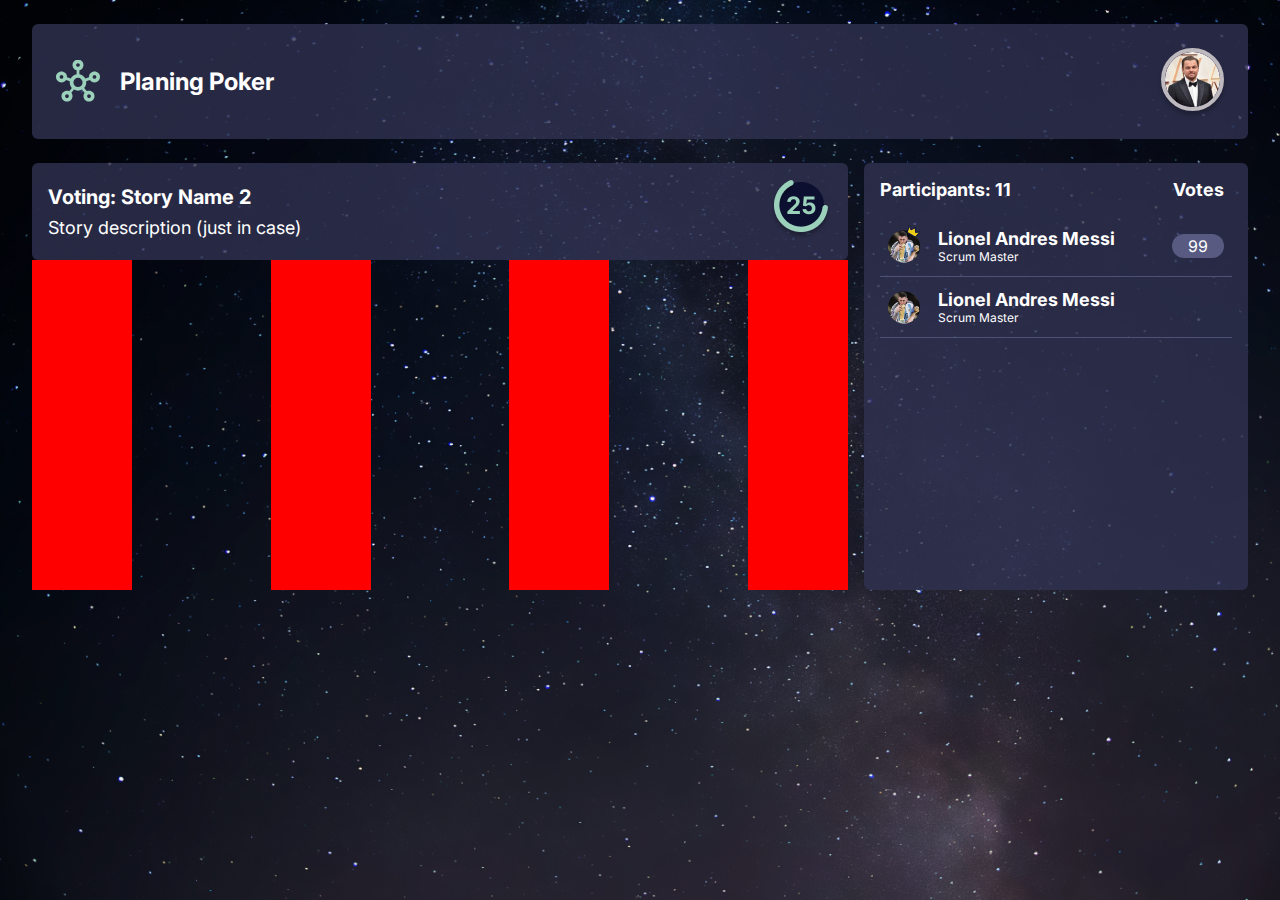
==== index.html @ ede3619c "added cards" ====
<!DOCTYPE html>
<html lang="en">
<head>
    <meta charset="UTF-8">
    <meta http-equiv="X-UA-Compatible" content="IE=edge">
    <meta name="viewport" content="width=device-width, initial-scale=1.0">
    <link href="https://fonts.googleapis.com/icon?family=Material+Icons"
    rel="stylesheet">
    <link rel="stylesheet" href="main.css">
    <title>Poker Planner</title>
</head>
<body>
    <header>
        <div class="logo_container">
            <img src="resources/planner-ico.svg" alt="Poker Planner Logo" srcset="">
            <h1> Planing Poker</h1>
        </div>
        <div>
            <img src="resources/profile picture.png" alt="User's Profile Picture" class="profile_menu">
        </div>
    </header>

    <main>
        <div class="stories_container">
            <div class="current-stories">

                <div class="current-stories_heading">
                    <div class="current-stories_headers">
                        <h2>Voting: Story Name 2</h2>
                        <h4>Story description (just in case)</h4>
                    </div>
    


                    <div id="timer"><img src="resources/round-timer.png" alt=""></div>
                    
                </div>


               
            </div>

            <div class="cards-container">
                <div class="cards"></div>
                <div class="cards"></div>
                <div class="cards"></div>
                <div class="cards"></div>
            </div>



            <div class="approved-stories"></div>
        </div>


        <div class="participants_container">
            <div class="participants-headings">
                <h4>Participants: 11</h4>
                <h4>Votes</h4>
            </div>
            
            <ul>
                
                <li class="participant-item">
                    <div class="profile-pic_container">
                        <img src="resources/owner-picture.png" alt="Owner's Profile Picture">
                        <img src="resources/owner-icon.svg" alt="Owner Icon" class="owner-icon">
                    </div>
                    
                    <div class="participant-name-votes">
                        <div class="participant-name-role">
                            <h6 class="participant-name">Lionel Andres Messi</h6>
                            <p class="participant-role">Scrum Master</p>
                        </div>
                        <div class="participant-votes">
                            99
                        </div>
                    </div>
                </li>

                <li class="participant-item">
                    <div class="profile-pic_container">
                        <img src="resources/owner-picture.png" alt="Owner's Profile Picture">
                    </div>
                    <div class="participant-name-role">
                    <h6 class="participant-name">Lionel Andres Messi</h6>
                        <p class="participant-role">Scrum Master</p>
                    </div>
                </li>


            </ul>
        </div>
    </main>
    
</body>
</html>
---- main.css ----
@import url('https://fonts.googleapis.com/css2?family=Inter:wght@100;200;300;400;500;600;700;800;900&display=swap');


html {
    background: url(resources/background-img.png) no-repeat center center fixed; 
  -webkit-background-size: cover;
  -moz-background-size: cover;
  -o-background-size: cover;
  background-size: cover;
}

body {
    color: #fff;
    font-family: 'Inter', sans-serif;
}

/*CSS FOR HEADING*/


header {
    background: rgba(49, 50, 81, 0.8);
    display: flex;
    border-radius: 6px;
    padding: 1.5rem;
    margin: 1.5rem;
    justify-content: space-between;
    align-items: center;
}

h1 {
    font-weight: 700;
    font-size: 1.5rem;
}

.logo_container {
    display: flex;
    gap: 1.25rem;
}

.profile_menu {
    border: solid .25rem rgba(254, 247, 243, 0.7);
    box-shadow: 0px 4px 4px 0px #00000040;
    border-radius: 50%;
}

/*SECTION FOR MAIN PANEL*/

main {
    display: flex;
    gap: 1rem;
    padding: 0 1.5rem 1.5rem 1.5rem;
    justify-content: space-between;
}

.stories_container {
   width: 100%;
}

/*SECTION FOR APPROVED STORIES*/

.current-stories_heading {
    display: flex;
    justify-content: space-between;
}

.current-stories {
    background: rgba(49, 50, 81, 0.8);
    padding: 1rem;
    border-radius: 6px;
}

.current-stories_headers {
    display: flex;
    flex-direction: column;
    gap: .5rem;
    display: flex;
    justify-content: center;
}

.current-stories h2 {
    font-weight: 700;
    font-size: 20px;
    margin: 0;
}

.current-stories h4 {
    font-weight: 400;
    font-size: 18px;
    margin: 0;
}


/*SECTION FOR PARTICIPANTS*/

.participants_container {
    background: rgba(49, 50, 81, 0.8);
    padding: 1rem;
    border-radius: 6px;
    min-width: 22rem;
}

.participant-name-votes {
    width: 100%;
    display: flex;
    justify-content: space-between;
    align-items: center;
}

.participant-votes {
    background-color: #585A81;
    padding: 2px 1rem;
    border-radius: 1rem;
}

.participants-headings {
    display: flex;
    justify-content: space-between;
}

.participants-headings h4 {
    font-size: 1.125rem;
    font-weight: 700;
    margin: 0 .5rem 0 0;
}

ul {
    padding: 0;
}

li {
    list-style: none;
    display: flex;
    border-bottom: 0.5px solid rgba(88, 90, 129, 0.8);
    padding: .75rem .5rem;
}

li p {
    margin: 0;
    font-size: .75rem;
}

li h6 {
    margin: 0;
    font-size: 1.125rem;
}

.participant-item {
    display: flex;
    gap: 1.125rem;
    align-items: center;
}

.profile-pic_container {
    position: relative;
    display: flex;
    align-items: center;
}

.profile-pic_container .owner-icon {
    position: absolute;
    right: -1px;
    top: -5px;
}


.cards {
    height: 330px;
    width: 100px;
    background-color: red;
    
}

.cards-container {
    display: flex;
    justify-content: space-between;
}
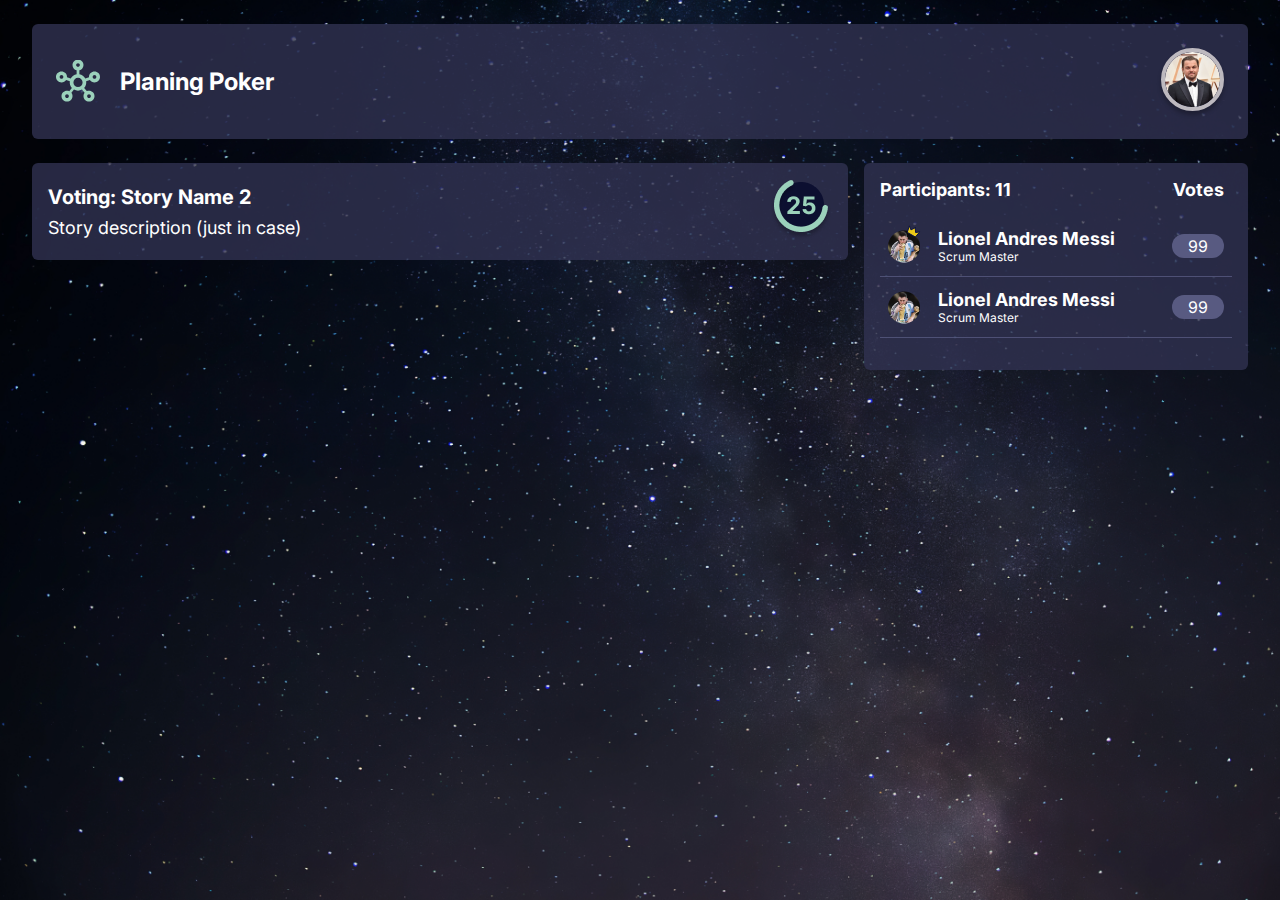
==== commit 5f60a243: "merge" ====
--- a/index.html
+++ b/index.html
@@ -23,29 +23,17 @@
     <main>
         <div class="stories_container">
             <div class="current-stories">
-
                 <div class="current-stories_heading">
                     <div class="current-stories_headers">
                         <h2>Voting: Story Name 2</h2>
                         <h4>Story description (just in case)</h4>
                     </div>
-    
-
-
+                    
                     <div id="timer"><img src="resources/round-timer.png" alt=""></div>
                     
                 </div>
-
-
-               
             </div>
 
-            <div class="cards-container">
-                <div class="cards"></div>
-                <div class="cards"></div>
-                <div class="cards"></div>
-                <div class="cards"></div>
-            </div>
 
 
 
@@ -80,11 +68,17 @@
 
                 <li class="participant-item">
                     <div class="profile-pic_container">
-                        <img src="resources/owner-picture.png" alt="Owner's Profile Picture">
+                        <img src="resources/owner-picture.png" alt="Participant's Profile Picture">
                     </div>
-                    <div class="participant-name-role">
-                    <h6 class="participant-name">Lionel Andres Messi</h6>
-                        <p class="participant-role">Scrum Master</p>
+                    
+                    <div class="participant-name-votes">
+                        <div class="participant-name-role">
+                            <h6 class="participant-name">Lionel Andres Messi</h6>
+                            <p class="participant-role">Scrum Master</p>
+                        </div>
+                        <div class="participant-votes">
+                            99
+                        </div>
                     </div>
                 </li>
 
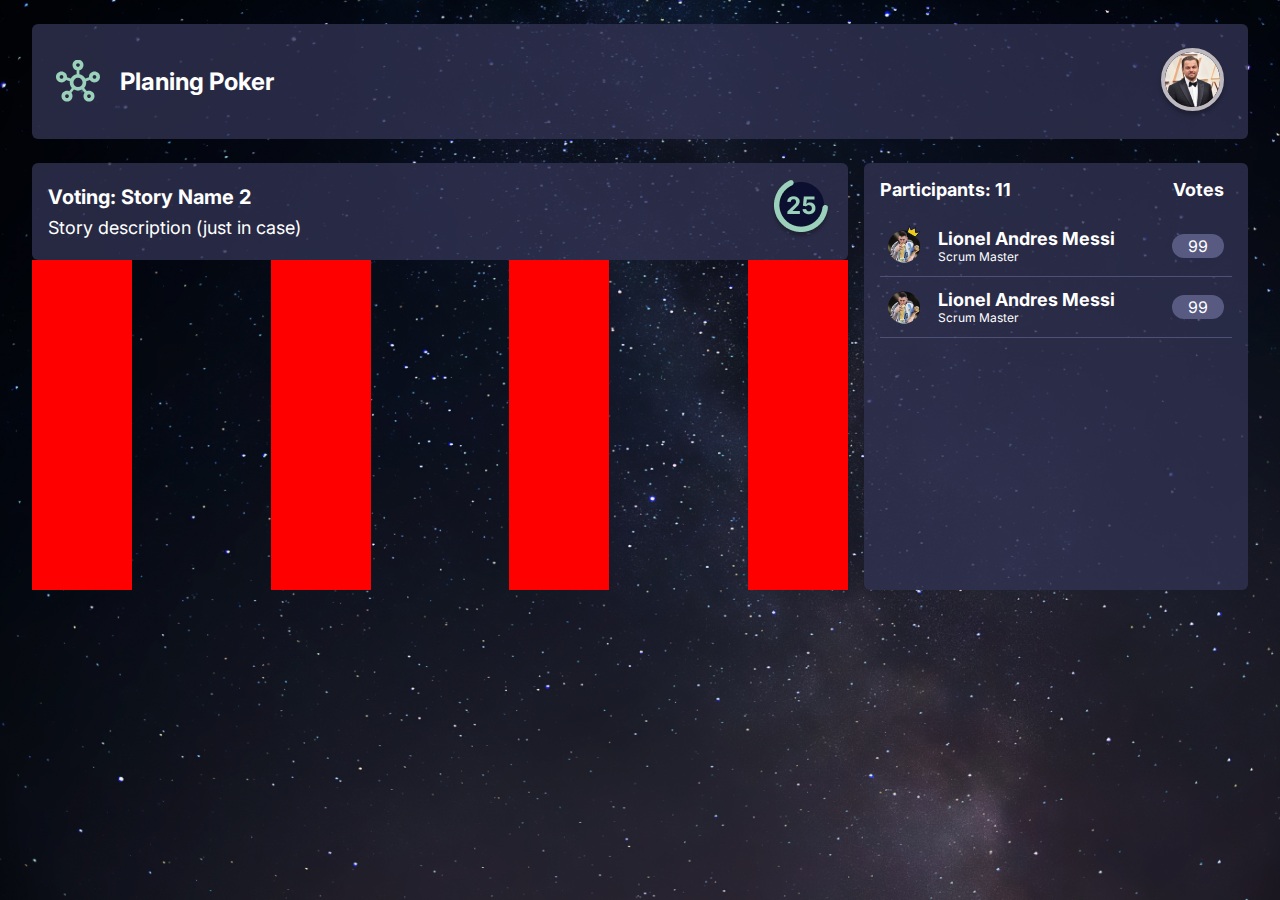
==== commit 6e749a0f: "Merge remote-tracking branch 'refs/remotes/origin/main'" ====
--- a/index.html
+++ b/index.html
@@ -23,17 +23,29 @@
     <main>
         <div class="stories_container">
             <div class="current-stories">
+
                 <div class="current-stories_heading">
                     <div class="current-stories_headers">
                         <h2>Voting: Story Name 2</h2>
                         <h4>Story description (just in case)</h4>
                     </div>
-                    
+    
+
+
                     <div id="timer"><img src="resources/round-timer.png" alt=""></div>
                     
                 </div>
+
+
+               
             </div>
 
+            <div class="cards-container">
+                <div class="cards"></div>
+                <div class="cards"></div>
+                <div class="cards"></div>
+                <div class="cards"></div>
+            </div>
 
 
 
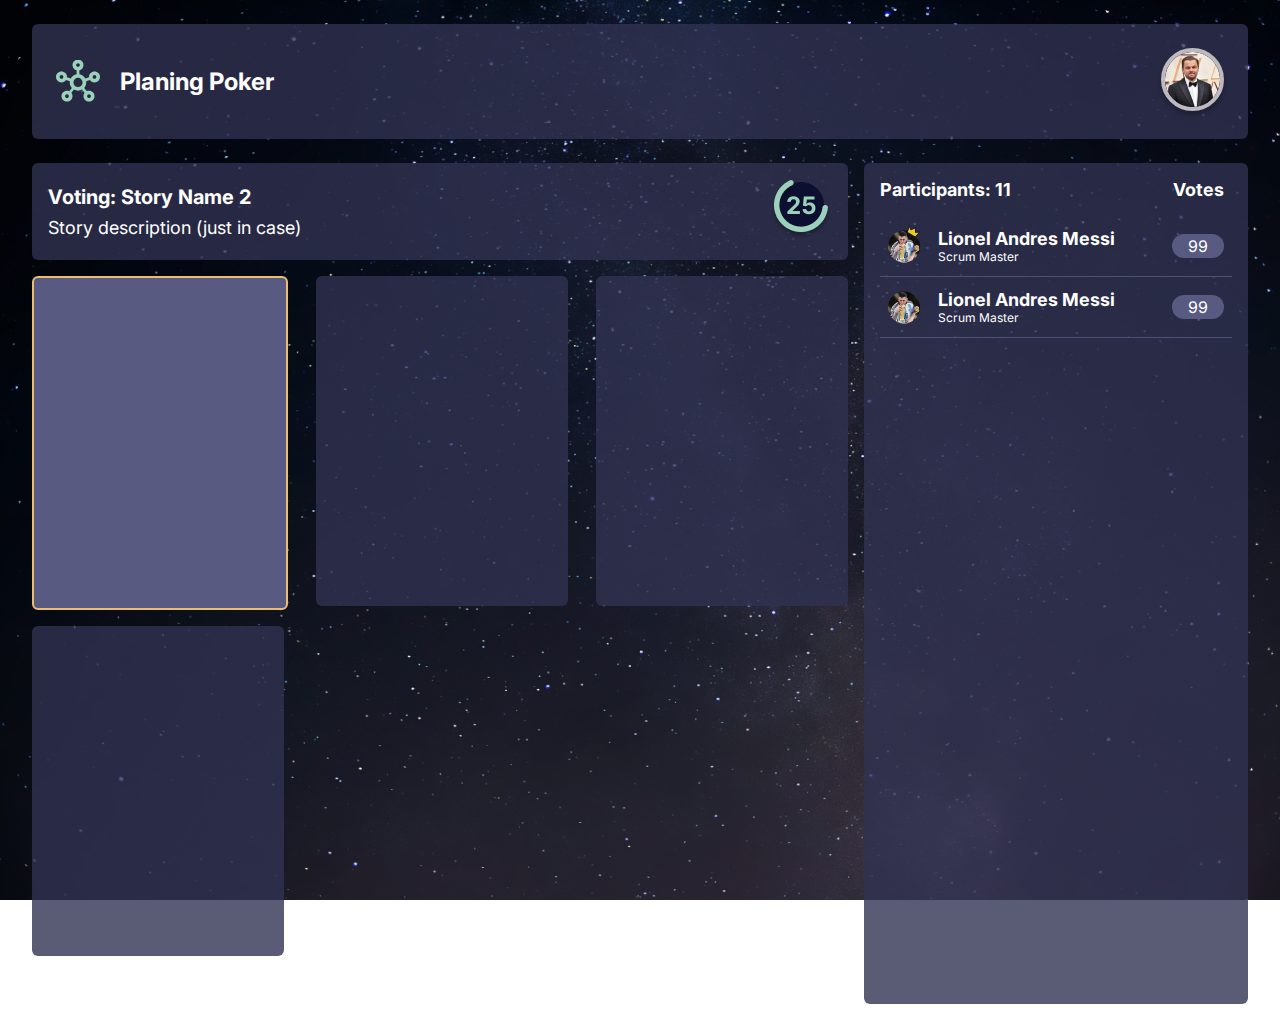
==== commit ad30c7a8: "fixed no wrapping cards content" ====
--- a/index.html
+++ b/index.html
@@ -41,7 +41,7 @@
             </div>
 
             <div class="cards-container">
-                <div class="cards"></div>
+                <div class="cards active-card"></div>
                 <div class="cards"></div>
                 <div class="cards"></div>
                 <div class="cards"></div>
--- a/main.css
+++ b/main.css
@@ -2,11 +2,14 @@
 
 
 html {
-    background: url(resources/background-img.png) no-repeat center center fixed; 
+  background: url(resources/background-img.png) no-repeat center center fixed; 
   -webkit-background-size: cover;
   -moz-background-size: cover;
   -o-background-size: cover;
   background-size: cover;
+  box-sizing: border-box;
+  -moz-box-sizing: border-box;
+  -webkit-box-sizing: border-box;
 }
 
 body {
@@ -37,6 +40,7 @@
     gap: 1.25rem;
 }
 
+
 .profile_menu {
     border: solid .25rem rgba(254, 247, 243, 0.7);
     box-shadow: 0px 4px 4px 0px #00000040;
@@ -49,7 +53,6 @@
     display: flex;
     gap: 1rem;
     padding: 0 1.5rem 1.5rem 1.5rem;
-    justify-content: space-between;
 }
 
 .stories_container {
@@ -165,12 +168,21 @@
 
 .cards {
     height: 330px;
-    width: 100px;
+    min-width: 15.75rem;
     background-color: red;
-    
+    border-radius: 6px;
+    background: rgba(49, 50, 81, 0.8);
+}
+
+.active-card {
+    border: solid 2px #EABD71;
+    background-color: #585A81;
 }
 
 .cards-container {
+    margin: 1rem 0 3rem 0;
     display: flex;
     justify-content: space-between;
+    flex-wrap: wrap;
+    gap: 1rem;
 }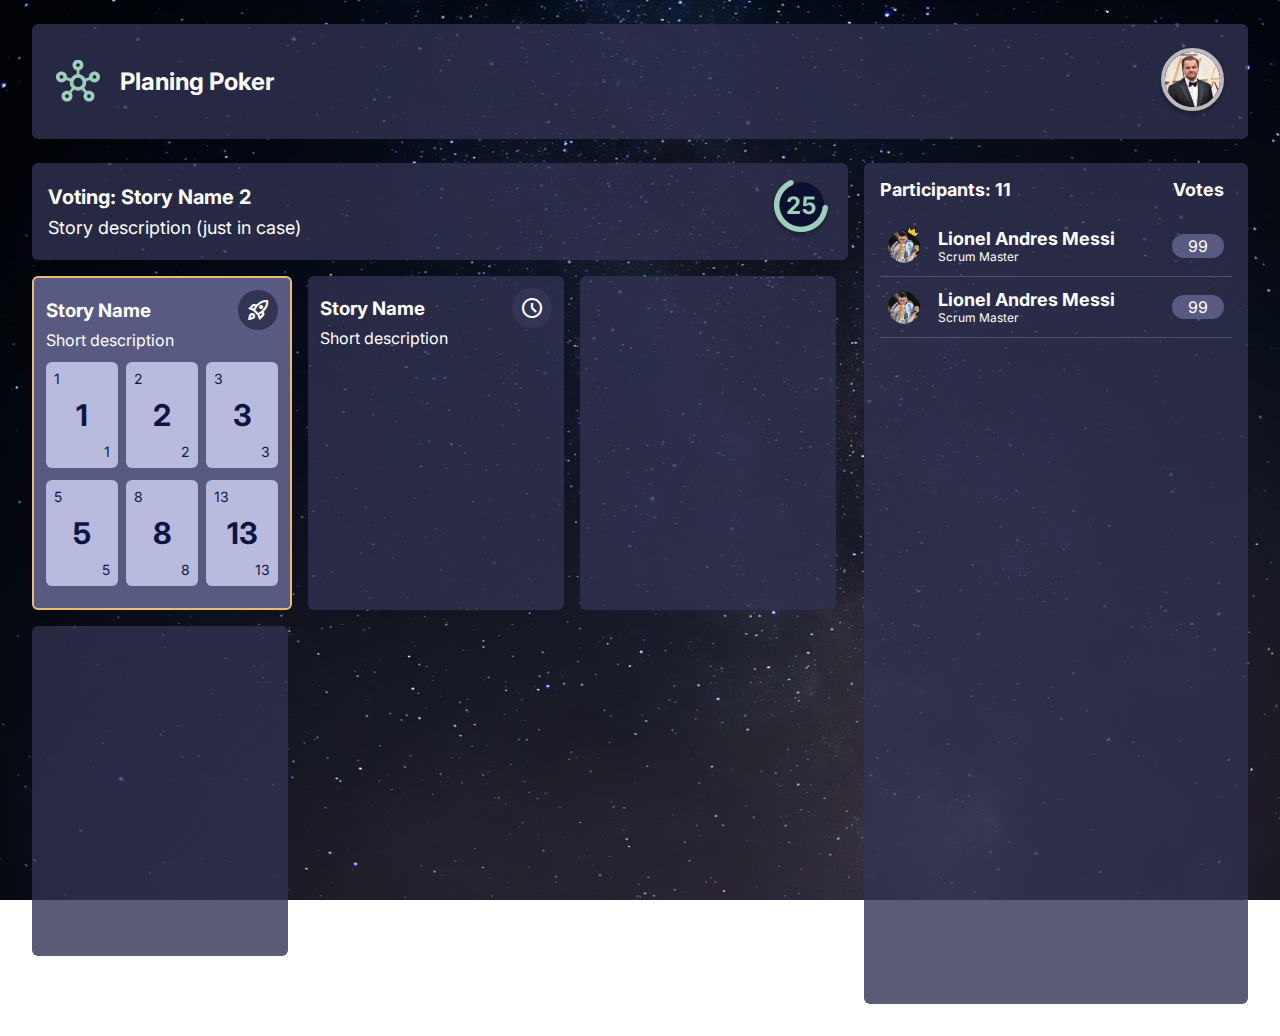
==== commit 73096a80: "added html and styling for card points" ====
--- a/index.html
+++ b/index.html
@@ -7,6 +7,7 @@
     <link href="https://fonts.googleapis.com/icon?family=Material+Icons"
     rel="stylesheet">
     <link rel="stylesheet" href="main.css">
+    <link rel="stylesheet" href="https://fonts.googleapis.com/css2?family=Material+Symbols+Outlined:opsz,wght,FILL,GRAD@20..48,100..700,0..1,-50..200" />
     <title>Poker Planner</title>
 </head>
 <body>
@@ -41,8 +42,79 @@
             </div>
 
             <div class="cards-container">
-                <div class="cards active-card"></div>
-                <div class="cards"></div>
+
+                    <div class="cards active-card">
+
+                    <div class="cards-heading"><h3>Story Name</h3> 
+                        <div id="current-card-icon">
+                            <i class="material-symbols-outlined">rocket_launch</i>
+                        </div>
+                    </div>
+
+                    <h4 class="card-description">Short description</h4>
+
+                        <div class="cards-points">
+                            <div class="story-points">
+                                <p class="points_upper-left">1</p>
+                                <h3 class="points_center">1</h3>
+                                <p class="points_bottom-right">1</p>
+                            </div>
+                        
+                        
+                    
+                            <div class="story-points">
+                                <p class="points_upper-left">2</p>
+                                <h3 class="points_center">2</h3>
+                                <p class="points_bottom-right">2</p>
+                            </div>
+                        
+
+                        
+                            <div class="story-points">
+                                <p class="points_upper-left">3</p>
+                                <h3 class="points_center">3</h3>
+                                <p class="points_bottom-right">3</p>
+                            </div>
+                        
+
+                        
+                            <div class="story-points">
+                                <p class="points_upper-left">5</p>
+                                <h3 class="points_center">5</h3>
+                                <p class="points_bottom-right">5</p>
+                            </div>
+                        
+
+                        
+                            <div class="story-points">
+                                <p class="points_upper-left">8</p>
+                                <h3 class="points_center">8</h3>
+                                <p class="points_bottom-right">8</p>
+                            </div>
+                        
+                        
+                            <div class="story-points">
+                                <p class="points_upper-left">13</p>
+                                <h3 class="points_center">13</h3>
+                                <p class="points_bottom-right">13</p>
+                            </div>
+                    
+                    </div>
+
+                
+                </div>
+                <div class="cards">
+
+                    <div class="cards-heading"><h3>Story Name</h3> 
+                        <div class="inactive-card-icon">
+                            <i class="material-symbols-outlined">schedule</i>
+                        </div>
+                    </div>
+                    <h4 class="card-description">Short description</h4>
+
+
+
+                </div>
                 <div class="cards"></div>
                 <div class="cards"></div>
             </div>
--- a/main.css
+++ b/main.css
@@ -57,6 +57,7 @@
 
 .stories_container {
    width: 100%;
+   overflow: hidden;
 }
 
 /*SECTION FOR APPROVED STORIES*/
@@ -167,9 +168,9 @@
 
 
 .cards {
-    height: 330px;
-    min-width: 15.75rem;
-    background-color: red;
+    min-height: 20.625rem;
+    max-width: 16rem;
+    min-width: 16rem;
     border-radius: 6px;
     background: rgba(49, 50, 81, 0.8);
 }
@@ -182,7 +183,91 @@
 .cards-container {
     margin: 1rem 0 3rem 0;
     display: flex;
-    justify-content: space-between;
     flex-wrap: wrap;
     gap: 1rem;
+}
+
+.cards-heading {
+    display: flex;
+    justify-content: space-between;
+    align-items: center;
+    padding: .75rem .75rem 0 .75rem;
+}
+
+.cards-heading h3 {
+    margin: 0;
+}
+
+#current-card-icon {
+    border-radius: 50%;
+    background: #313452;
+    width: 2.5rem;
+    height: 2.5rem;
+    display: flex;
+    align-items: center;
+    justify-content: center;
+}
+
+.card-description {
+    padding: 0 .75rem .75rem .75rem;
+    margin: 0;
+    font-weight: 400;
+}
+
+.inactive-card-icon {
+    border-radius: 50%;
+    background: #313452;
+    width: 2.5rem;
+    height: 2.5rem;
+    display: flex;
+    align-items: center;
+    justify-content: center;
+}
+
+/* HERE START STORY POINTS CARDS STYLES */
+
+.cards-points {
+    display: flex;
+    flex-wrap: wrap;
+    padding: 0 .75rem;
+    justify-content: space-evenly;
+    gap: .5rem;
+    row-gap: .75rem;
+}
+
+.story-points {
+    cursor: pointer;
+    height: 90px;
+    flex: 1 1 20%;
+    border-radius: 6px;
+    display: flex;
+    flex-direction: column;
+    background-color: #B8BADE;
+    padding: .5rem;
+    justify-content: space-between;
+    color: #0E1541;
+}
+
+
+.story-points p {
+    margin: 0;
+    font-size: .875rem;
+}
+
+.story-points h3 {
+    margin: 0;
+    font-size: 1.875rem;
+}
+
+
+.points_upper-left {
+    align-self: start;
+}
+
+.points_center {
+    align-self: center;
+}
+
+.points_bottom-right {
+    align-self: end;
 }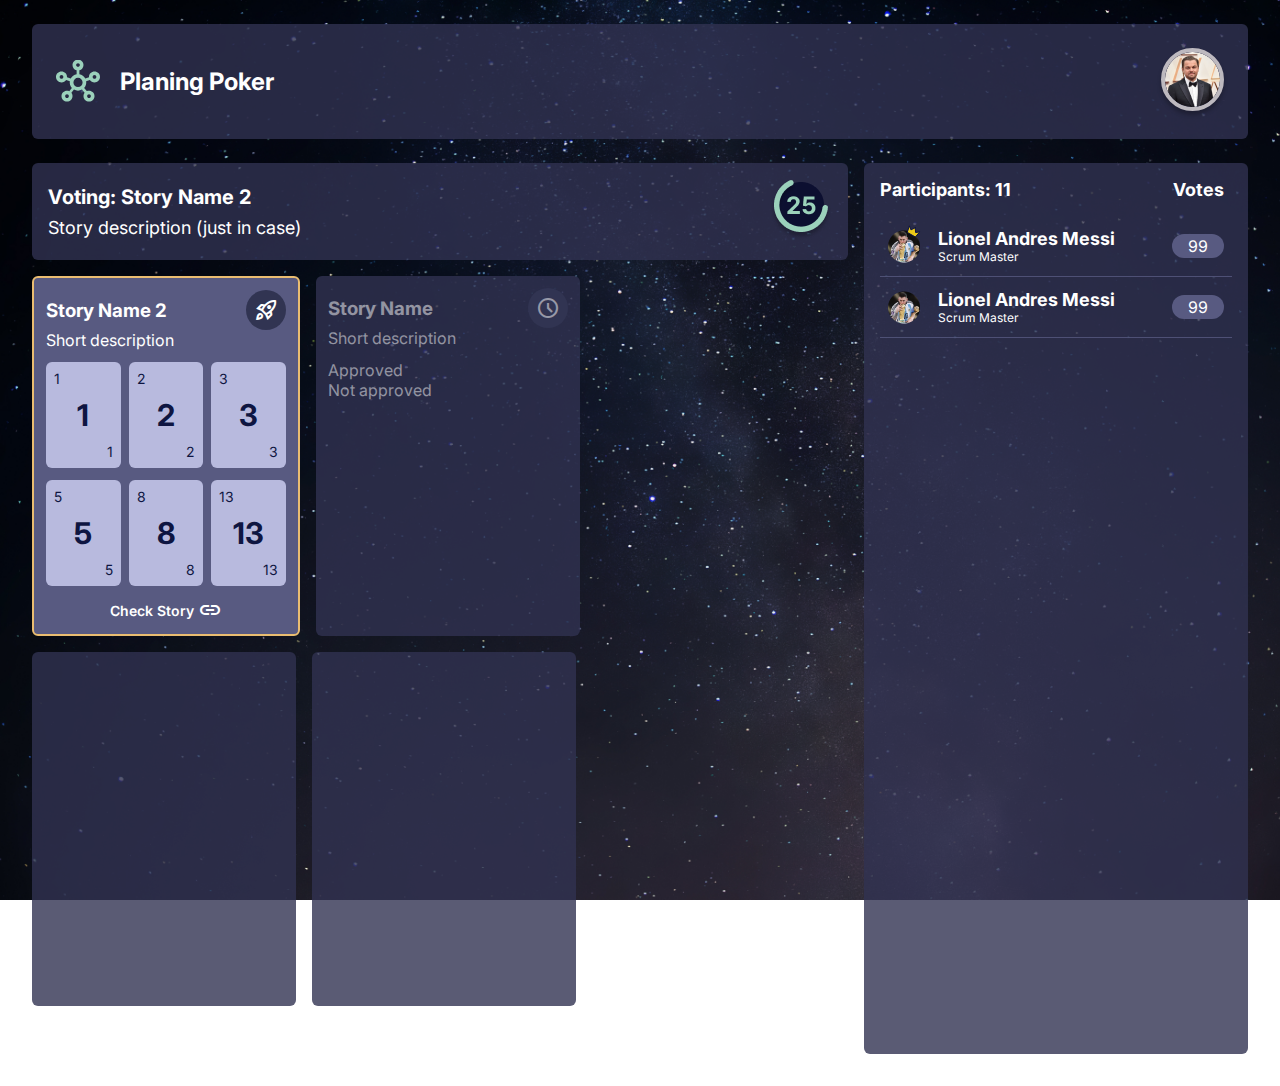
==== commit 2d205809: "added check story link to active card--- left adding boolean votes and check stories to every card" ====
--- a/index.html
+++ b/index.html
@@ -20,7 +20,7 @@
             <img src="resources/profile picture.png" alt="User's Profile Picture" class="profile_menu">
         </div>
     </header>
-
+    
     <main>
         <div class="stories_container">
             <div class="current-stories">
@@ -45,10 +45,11 @@
 
                     <div class="cards active-card">
 
-                    <div class="cards-heading"><h3>Story Name</h3> 
+                    <div class="cards-heading"><h3>Story Name 2</h3> 
                         <div id="current-card-icon">
                             <i class="material-symbols-outlined">rocket_launch</i>
                         </div>
+                       
                     </div>
 
                     <h4 class="card-description">Short description</h4>
@@ -101,9 +102,14 @@
                     
                     </div>
 
-                
+                  
+                        
+                    <a href="#" class="check-story">Check Story<i class="material-symbols-outlined">link</i></a>
+                  
+
+
                 </div>
-                <div class="cards">
+                <div class="cards inactive-cards">
 
                     <div class="cards-heading"><h3>Story Name</h3> 
                         <div class="inactive-card-icon">
@@ -112,6 +118,8 @@
                     </div>
                     <h4 class="card-description">Short description</h4>
 
+                    <div class="btn-boolean">Approved</div>
+                    <div class="btn-boolean">Not approved</div>
 
 
                 </div>
--- a/main.css
+++ b/main.css
@@ -169,10 +169,11 @@
 
 .cards {
     min-height: 20.625rem;
-    max-width: 16rem;
-    min-width: 16rem;
-    border-radius: 6px;
-    background: rgba(49, 50, 81, 0.8);
+    max-width: 15rem;
+    min-width: 15rem;
+    border-radius: 6px;
+    background: rgba(49, 50, 81, 0.8);
+    padding: .75rem;
 }
 
 .active-card {
@@ -191,7 +192,6 @@
     display: flex;
     justify-content: space-between;
     align-items: center;
-    padding: .75rem .75rem 0 .75rem;
 }
 
 .cards-heading h3 {
@@ -209,7 +209,7 @@
 }
 
 .card-description {
-    padding: 0 .75rem .75rem .75rem;
+    padding: 0 0 .75rem 0;
     margin: 0;
     font-weight: 400;
 }
@@ -229,7 +229,6 @@
 .cards-points {
     display: flex;
     flex-wrap: wrap;
-    padding: 0 .75rem;
     justify-content: space-evenly;
     gap: .5rem;
     row-gap: .75rem;
@@ -270,4 +269,20 @@
 
 .points_bottom-right {
     align-self: end;
+}
+
+.check-story {
+    margin-top: .75rem;
+    color: #fff;
+    display: flex;
+    align-items: center;
+    justify-content: center;
+    gap: .25rem;
+    font-weight: 600;
+    text-decoration: none;
+    font-size: .875rem;
+}
+
+.inactive-cards {
+    color: rgba(255, 255, 255, .5);
 }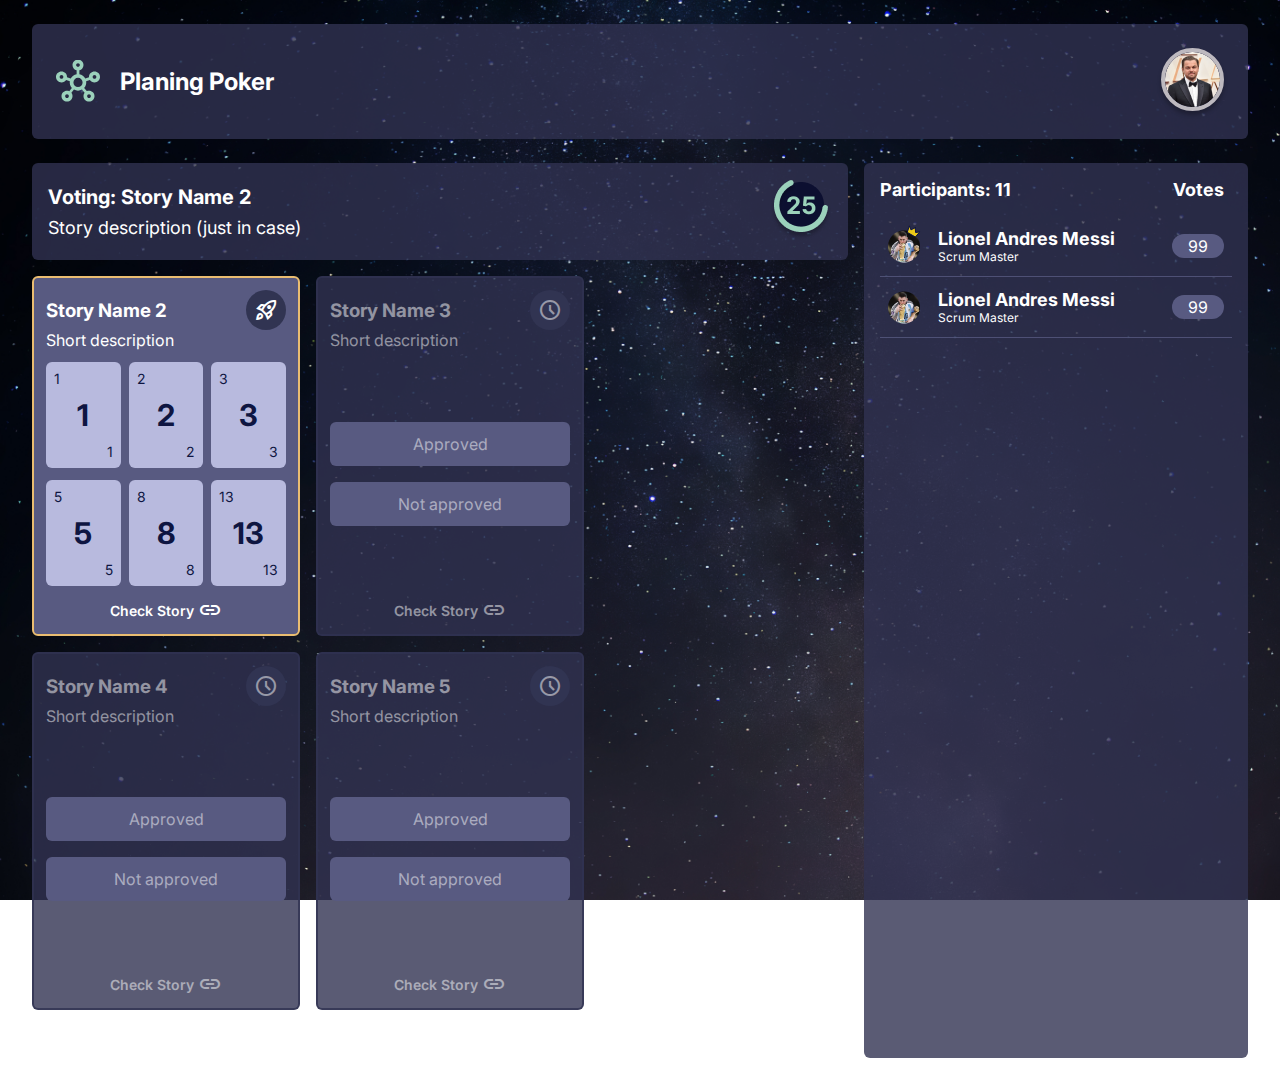
==== commit 88a74bcb: "Added boolean btns" ====
--- a/index.html
+++ b/index.html
@@ -111,20 +111,61 @@
                 </div>
                 <div class="cards inactive-cards">
 
-                    <div class="cards-heading"><h3>Story Name</h3> 
+                    <div class="cards-heading"><h3>Story Name 3</h3> 
                         <div class="inactive-card-icon">
                             <i class="material-symbols-outlined">schedule</i>
                         </div>
                     </div>
                     <h4 class="card-description">Short description</h4>
-
-                    <div class="btn-boolean">Approved</div>
-                    <div class="btn-boolean">Not approved</div>
-
-
-                </div>
-                <div class="cards"></div>
-                <div class="cards"></div>
+                    
+                    <div class="btn-container">
+                        <div class="btn-boolean">Approved</div>
+                        <div class="btn-boolean">Not approved</div>
+                    </div>
+
+                    <a href="#" class="check-story">Check Story<i class="material-symbols-outlined">link</i></a>
+
+                </div>
+
+                <div class="cards inactive-cards">
+
+                    <div class="cards-heading"><h3>Story Name 4</h3> 
+                        <div class="inactive-card-icon">
+                            <i class="material-symbols-outlined">schedule</i>
+                        </div>
+                    </div>
+                    <h4 class="card-description">Short description</h4>
+                    
+                    <div class="btn-container">
+                        <div class="btn-boolean">Approved</div>
+                        <div class="btn-boolean">Not approved</div>
+                    </div>
+
+                    <a href="#" class="check-story">Check Story<i class="material-symbols-outlined">link</i></a>
+
+                </div>
+
+                <div class="cards inactive-cards">
+
+                    <div class="cards-heading"><h3>Story Name 5</h3> 
+                        <div class="inactive-card-icon">
+                            <i class="material-symbols-outlined">schedule</i>
+                        </div>
+                    </div>
+                    <h4 class="card-description">Short description</h4>
+                    
+                    <div class="btn-container">
+                        <div class="btn-boolean">Approved</div>
+                        <div class="btn-boolean">Not approved</div>
+                    </div>
+
+                    <a href="#" class="check-story">Check Story<i class="material-symbols-outlined">link</i></a>
+
+                </div>
+               
+
+
+
             </div>
 
 
--- a/main.css
+++ b/main.css
@@ -245,8 +245,17 @@
     padding: .5rem;
     justify-content: space-between;
     color: #0E1541;
-}
-
+    user-select: none;
+}
+
+.story-points:active {
+    background-color: #EABD71;
+    box-shadow: inset 0px 0px 0px 2px #AB6C01;
+}
+
+.story-points::selection {
+
+}
 
 .story-points p {
     margin: 0;
@@ -285,4 +294,33 @@
 
 .inactive-cards {
     color: rgba(255, 255, 255, .5);
+    border: solid 2px rgba(49, 50, 81, 0.8);
+    display: flex;
+    flex-direction: column;
+}
+
+
+/* Boolean Voting Buttons*/
+
+.btn-boolean {
+    height: 2.75rem;
+    width: 100%;
+    background: #585A81;
+    border-radius: 6px;
+    display: flex;
+    justify-content: center;
+    align-items: center;
+}
+
+.btn-container {
+    display: flex;
+    align-items: center;
+    gap: 1rem;
+    flex-direction: column;
+    margin: auto 0;
+}
+
+.inactive-cards .check-story {
+    color: rgba(255, 255, 255, .5);
+    cursor:not-allowed;
 }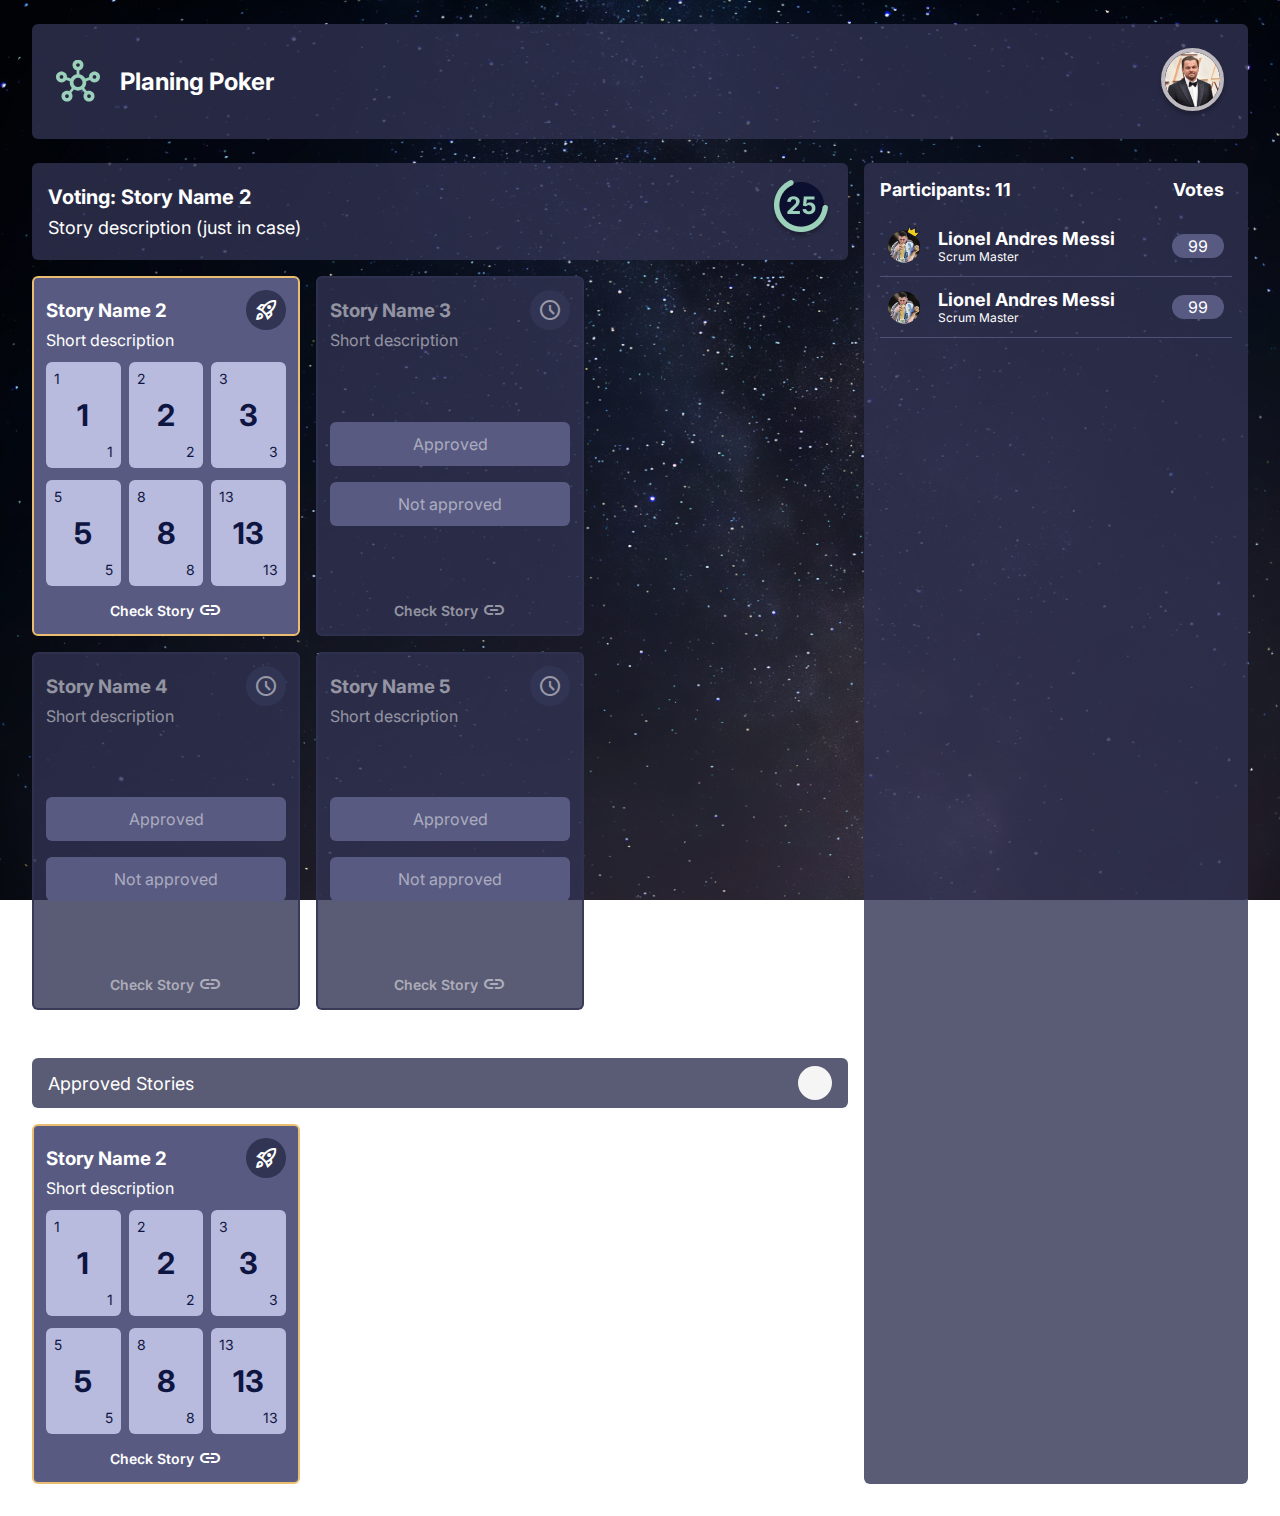
==== commit 380c2d6d: "Changes on CSS, adding completed stories" ====
--- a/index.html
+++ b/index.html
@@ -43,7 +43,7 @@
 
             <div class="cards-container">
 
-                    <div class="cards active-card">
+                <div class="cards active-card">
 
                     <div class="cards-heading"><h3>Story Name 2</h3> 
                         <div id="current-card-icon">
@@ -169,8 +169,83 @@
             </div>
 
 
-
-            <div class="approved-stories"></div>
+         <div class="approved-stories_container">
+                <div class="approved-stories">
+
+                    <h3>Approved Stories</h3>
+                    <div class="icon-placeholder"></div>
+                    <!-- <i class="material-symbols-outlined">link</i> PLACEHOLDER -->
+                </div>
+
+                <div class="cards active-card">
+
+                    <div class="cards-heading"><h3>Story Name 2</h3> 
+                        <div id="current-card-icon">
+                            <i class="material-symbols-outlined">rocket_launch</i>
+                        </div>
+                       
+                    </div>
+
+                    <h4 class="card-description">Short description</h4>
+
+                        <div class="cards-points">
+                            <div class="story-points">
+                                <p class="points_upper-left">1</p>
+                                <h3 class="points_center">1</h3>
+                                <p class="points_bottom-right">1</p>
+                            </div>
+                        
+                        
+                    
+                            <div class="story-points">
+                                <p class="points_upper-left">2</p>
+                                <h3 class="points_center">2</h3>
+                                <p class="points_bottom-right">2</p>
+                            </div>
+                        
+
+                        
+                            <div class="story-points">
+                                <p class="points_upper-left">3</p>
+                                <h3 class="points_center">3</h3>
+                                <p class="points_bottom-right">3</p>
+                            </div>
+                        
+
+                        
+                            <div class="story-points">
+                                <p class="points_upper-left">5</p>
+                                <h3 class="points_center">5</h3>
+                                <p class="points_bottom-right">5</p>
+                            </div>
+                        
+
+                        
+                            <div class="story-points">
+                                <p class="points_upper-left">8</p>
+                                <h3 class="points_center">8</h3>
+                                <p class="points_bottom-right">8</p>
+                            </div>
+                        
+                        
+                            <div class="story-points">
+                                <p class="points_upper-left">13</p>
+                                <h3 class="points_center">13</h3>
+                                <p class="points_bottom-right">13</p>
+                            </div>
+                    
+                    </div>
+
+                  
+                        
+                    <a href="#" class="check-story">Check Story<i class="material-symbols-outlined">link</i></a>
+                  
+
+
+            </div>
+
+
+            </div>
         </div>
 
 
--- a/main.css
+++ b/main.css
@@ -253,9 +253,9 @@
     box-shadow: inset 0px 0px 0px 2px #AB6C01;
 }
 
-.story-points::selection {
-
-}
+/*.story-points::selection {
+
+}*/
 
 .story-points p {
     margin: 0;
@@ -323,4 +323,28 @@
 .inactive-cards .check-story {
     color: rgba(255, 255, 255, .5);
     cursor:not-allowed;
+}
+
+.approved-stories {
+    background: rgba(49, 50, 81, 0.8);
+    width: auto;
+    border-radius: 6px;
+    display: flex;
+    align-items: center;
+    justify-content: space-between;
+    padding: .5rem 1rem;
+    margin: 0 0 1rem 0;
+}
+
+.approved-stories h3 {
+    font-size: 1.125rem;
+    font-weight: 400;
+    margin: 0;
+}
+
+.icon-placeholder {
+    height: 34px;
+    width: 34px;
+    background-color: whitesmoke;
+    border-radius: 50%;
 }